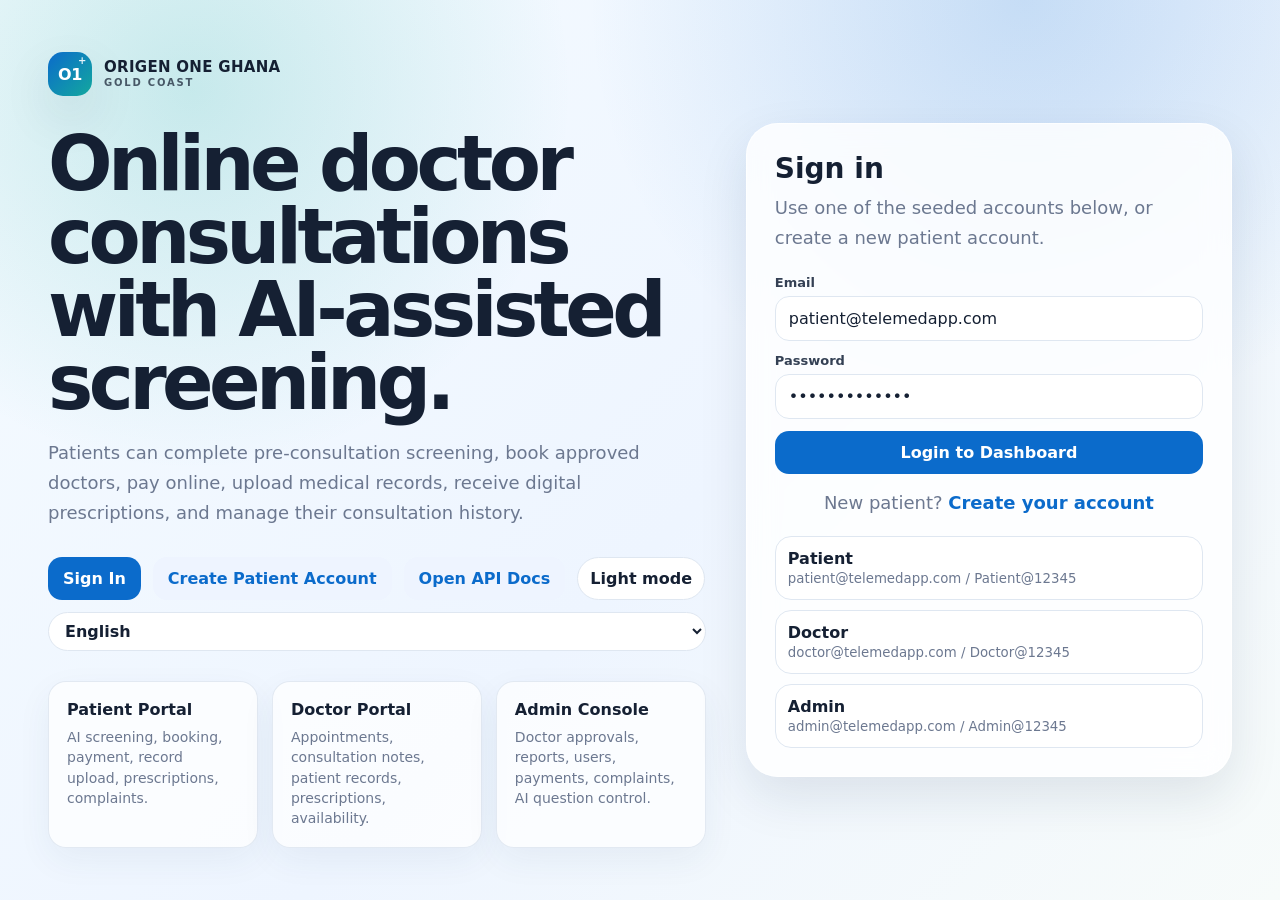
==== frontend/index.html @ 874f439e "Initial commit for Telemedicine System" ====
<!DOCTYPE html>
<html lang="en">
<head>
  <meta charset="UTF-8" />
  <meta name="viewport" content="width=device-width, initial-scale=1.0" />
  <title>ORIGEN ONE GHANA | GOLD COAST Telemedicine</title>
  <link rel="stylesheet" href="styles-v2.css" />
</head>
<body>
  <main class="hero">
    <section>
      <div class="brand-row brand-identity"><div class="logo-mark">O1</div><span><b>ORIGEN ONE GHANA</b><small>GOLD COAST</small></span></div>
      <h1>Online doctor consultations with AI-assisted screening.</h1>
      <p>Patients can complete pre-consultation screening, book approved doctors, pay online, upload medical records, receive digital prescriptions, and manage their consultation history.</p>
      <div class="hero-actions">
        <a class="btn" href="#login">Sign In</a>
        <a class="btn secondary" href="/static/signup.html">Create Patient Account</a>
        <a class="btn secondary" href="/docs" target="_blank">Open API Docs</a>
        <button type="button" class="theme-chip" onclick="togglePublicTheme()"><span data-theme-status>Light mode</span></button>
      </div>
      <div class="feature-grid">
        <div class="feature-tile"><strong>Patient Portal</strong><span>AI screening, booking, payment, record upload, prescriptions, complaints.</span></div>
        <div class="feature-tile"><strong>Doctor Portal</strong><span>Appointments, consultation notes, patient records, prescriptions, availability.</span></div>
        <div class="feature-tile"><strong>Admin Console</strong><span>Doctor approvals, reports, users, payments, complaints, AI question control.</span></div>
      </div>
    </section>

    <section class="login-panel" id="login">
      <h2>Sign in</h2>
      <p class="hint">Use one of the seeded accounts below, or create a new patient account.</p>
      <div id="loginAlert" class="alert" style="display:none"></div>
      <div class="field"><label>Email</label><input id="loginEmail" value="patient@telemedapp.com" /></div>
      <div class="field"><label>Password</label><input id="loginPassword" type="password" value="Patient@12345" /></div>
      <button class="btn block" onclick="login()">Login to Dashboard</button>
      <p class="auth-footer">New patient? <a href="/static/signup.html">Create your account</a></p>
      <div class="demo-accounts">
        <div class="demo-account" onclick="useDemo('patient@telemedapp.com','Patient@12345')"><strong>Patient</strong><small>patient@telemedapp.com / Patient@12345</small></div>
        <div class="demo-account" onclick="useDemo('doctor@telemedapp.com','Doctor@12345')"><strong>Doctor</strong><small>doctor@telemedapp.com / Doctor@12345</small></div>
        <div class="demo-account" onclick="useDemo('admin@telemedapp.com','Admin@12345')"><strong>Admin</strong><small>admin@telemedapp.com / Admin@12345</small></div>
      </div>
    </section>
  </main>
  <script src="app-v2.js"></script>
</body>
</html>
---- frontend/styles-v2.css ----
:root {
  --bg: #f4f7fb;
  --panel: #ffffff;
  --panel-soft: #f8fbff;
  --text: #152033;
  --muted: #6c7890;
  --line: #dfe7f1;
  --brand: #0b6bcb;
  --brand-dark: #0759aa;
  --accent: #13a89e;
  --danger: #d92d20;
  --warning: #f79009;
  --success: #12b76a;
  --shadow: 0 20px 50px rgba(23, 36, 64, 0.10);
  --radius: 22px;
}

* { box-sizing: border-box; }
body {
  margin: 0;
  font-family: Inter, ui-sans-serif, system-ui, -apple-system, BlinkMacSystemFont, "Segoe UI", sans-serif;
  color: var(--text);
  background: var(--bg);
}
a { color: inherit; text-decoration: none; }
button, input, select, textarea { font: inherit; }

.hero {
  min-height: 100vh;
  background:
    radial-gradient(circle at 15% 10%, rgba(19,168,158,.20), transparent 28%),
    radial-gradient(circle at 80% 0%, rgba(11,107,203,.18), transparent 32%),
    linear-gradient(135deg, #f5fbff, #eef5ff 55%, #f7fbfa);
  display: grid;
  grid-template-columns: minmax(0, 1.15fr) minmax(360px, .85fr);
  gap: 40px;
  padding: 48px;
  align-items: center;
}
.brand-row { display: flex; align-items: center; gap: 12px; font-weight: 800; letter-spacing: -.02em; }
.logo-mark {
  width: 44px; height: 44px; border-radius: 15px;
  background: linear-gradient(135deg, var(--brand), var(--accent));
  color: white; display: grid; place-items: center; font-weight: 900;
  box-shadow: var(--shadow);
}
.hero h1 { font-size: clamp(42px, 6vw, 76px); line-height: .96; margin: 32px 0 18px; letter-spacing: -.06em; }
.hero p { color: var(--muted); font-size: 18px; line-height: 1.65; max-width: 740px; }
.hero-actions { display: flex; gap: 12px; flex-wrap: wrap; margin: 30px 0; }
.feature-grid { display: grid; grid-template-columns: repeat(3, minmax(0, 1fr)); gap: 14px; max-width: 850px; }
.feature-tile { background: rgba(255,255,255,.72); border: 1px solid rgba(223,231,241,.9); border-radius: 18px; padding: 18px; box-shadow: 0 12px 35px rgba(31,60,100,.06); }
.feature-tile strong { display: block; margin-bottom: 8px; }
.feature-tile span { color: var(--muted); font-size: 14px; line-height: 1.45; }

.login-panel {
  background: rgba(255,255,255,.82);
  backdrop-filter: blur(14px);
  border: 1px solid rgba(255,255,255,.75);
  border-radius: 32px;
  padding: 28px;
  box-shadow: var(--shadow);
}
.login-panel h2 { margin: 0 0 8px; font-size: 28px; }
.login-panel .hint { margin-bottom: 22px; }
.signup-hero .login-panel { max-width: 720px; width: 100%; justify-self: center; }
.auth-footer { color: var(--muted); text-align: center; margin: 14px 0 0; font-size: 14px; }
.auth-footer a { color: var(--brand); font-weight: 800; }
.auth-footer a:hover { text-decoration: underline; }
.demo-accounts { display: grid; gap: 10px; margin-top: 18px; }
.demo-account { border: 1px solid var(--line); border-radius: 16px; padding: 12px; background: #fff; cursor: pointer; transition: .2s ease; }
.demo-account:hover { transform: translateY(-1px); border-color: rgba(11,107,203,.35); }
.demo-account strong { display: block; }
.demo-account small { color: var(--muted); }

.layout { min-height: 100vh; display: grid; grid-template-columns: 280px minmax(0, 1fr); }
.sidebar {
  background: #0d1b2d;
  color: white;
  padding: 26px 18px;
  position: sticky;
  top: 0;
  height: 100vh;
  overflow-y: auto;
}
.sidebar .brand-row { margin-bottom: 30px; }
.sidebar .logo-mark { box-shadow: none; }
.nav-group-title { color: #8ea1bd; font-size: 12px; text-transform: uppercase; letter-spacing: .12em; margin: 26px 12px 8px; }
.nav-link {
  display: flex; align-items: center; gap: 12px;
  padding: 12px 14px; border-radius: 14px; color: #d8e2f1; cursor: pointer; margin: 4px 0;
}
.nav-link:hover, .nav-link.active { background: rgba(255,255,255,.10); color: #fff; }
.nav-link .icon { width: 26px; text-align: center; }

.content { padding: 28px; min-width: 0; }
.topbar { display: flex; justify-content: space-between; align-items: flex-start; gap: 18px; margin-bottom: 24px; }
.topbar h1 { margin: 0; font-size: clamp(26px, 3vw, 40px); letter-spacing: -.04em; }
.topbar p, .hint { margin: 6px 0 0; color: var(--muted); }
.user-pill { display: flex; align-items: center; gap: 12px; background: white; border: 1px solid var(--line); padding: 10px 14px; border-radius: 999px; box-shadow: 0 10px 30px rgba(12,27,45,.05); white-space: nowrap; }
.avatar { width: 36px; height: 36px; border-radius: 50%; background: linear-gradient(135deg, var(--brand), var(--accent)); color: #fff; display: grid; place-items: center; font-weight: 800; }

.grid { display: grid; gap: 18px; }
.grid.two { grid-template-columns: repeat(2, minmax(0, 1fr)); }
.grid.three { grid-template-columns: repeat(3, minmax(0, 1fr)); }
.grid.four { grid-template-columns: repeat(4, minmax(0, 1fr)); }
.card {
  background: var(--panel);
  border: 1px solid var(--line);
  border-radius: var(--radius);
  padding: 20px;
  box-shadow: 0 12px 35px rgba(23,36,64,.05);
}
.card h2, .card h3 { margin: 0 0 12px; letter-spacing: -.02em; }
.card-head { display: flex; justify-content: space-between; gap: 12px; align-items: flex-start; margin-bottom: 14px; }
.stat { padding: 20px; border-radius: 22px; background: linear-gradient(145deg, #fff, #f6fbff); border: 1px solid var(--line); }
.stat .value { font-size: 34px; font-weight: 850; letter-spacing: -.04em; }
.stat .label { color: var(--muted); font-size: 14px; margin-top: 5px; }
.badge { display: inline-flex; align-items: center; gap: 6px; border-radius: 999px; padding: 5px 10px; font-size: 12px; font-weight: 700; background: #eef6ff; color: var(--brand); }
.badge.success { background: #ecfdf3; color: #027a48; }
.badge.warning { background: #fffaeb; color: #b54708; }
.badge.danger { background: #fef3f2; color: #b42318; }
.badge.dark { background: #ecf0f6; color: #344054; }

.form-grid { display: grid; grid-template-columns: repeat(2, minmax(0, 1fr)); gap: 12px; }
.field { display: grid; gap: 6px; margin-bottom: 12px; }
.field label { color: #344054; font-size: 13px; font-weight: 700; }
input, select, textarea {
  width: 100%;
  border: 1px solid var(--line);
  border-radius: 14px;
  padding: 12px 13px;
  background: white;
  color: var(--text);
  outline: none;
}
input:focus, select:focus, textarea:focus { border-color: rgba(11,107,203,.55); box-shadow: 0 0 0 4px rgba(11,107,203,.08); }
textarea { min-height: 98px; resize: vertical; }
.btn {
  border: none; border-radius: 14px; padding: 12px 15px;
  background: var(--brand); color: white; font-weight: 800; cursor: pointer;
  display: inline-flex; align-items: center; justify-content: center; gap: 8px;
}
.btn:hover { background: var(--brand-dark); }
.btn.secondary { background: #eef4ff; color: var(--brand); }
.btn.ghost { background: transparent; color: var(--brand); border: 1px solid var(--line); }
.btn.danger { background: var(--danger); }
.btn.block { width: 100%; }
.button-row { display: flex; gap: 10px; flex-wrap: wrap; }

.table-wrap { overflow-x: auto; }
table { width: 100%; border-collapse: collapse; }
th, td { text-align: left; padding: 12px; border-bottom: 1px solid var(--line); vertical-align: top; }
th { color: var(--muted); font-size: 12px; text-transform: uppercase; letter-spacing: .08em; }
td { font-size: 14px; }
.empty { padding: 24px; color: var(--muted); text-align: center; background: var(--panel-soft); border-radius: 16px; }
.result-box, pre {
  background: #0d1b2d; color: #e6eef8; border-radius: 16px; padding: 14px; overflow: auto; font-size: 13px; line-height: 1.55;
}
.alert { border-radius: 16px; padding: 14px; border: 1px solid var(--line); background: #fff; color: var(--muted); margin-bottom: 14px; }
.alert.error { border-color: #fda29b; background: #fff5f4; color: #b42318; }
.alert.success { border-color: #abefc6; background: #f0fdf4; color: #027a48; }
.alert.info { border-color: #b2ddff; background: #eff8ff; color: #175cd3; }

.doctor-card { display: grid; gap: 12px; }
.doctor-card .doctor-top { display: flex; gap: 14px; align-items: center; }
.doctor-avatar { width: 56px; height: 56px; border-radius: 18px; display: grid; place-items: center; color: white; font-weight: 900; background: linear-gradient(135deg, var(--brand), var(--accent)); }
.doctor-card h3 { margin: 0; }
.doctor-card p { color: var(--muted); line-height: 1.5; margin: 0; }
.kv { display: grid; grid-template-columns: 120px minmax(0,1fr); gap: 8px; font-size: 14px; }
.kv span:first-child { color: var(--muted); }

.page-section { display: none; }
.page-section.active { display: block; }
.mobile-menu { display: none; }

@media (max-width: 1050px) {
  .hero { grid-template-columns: 1fr; padding: 30px 20px; }
  .layout { grid-template-columns: 1fr; }
  .sidebar { position: fixed; z-index: 20; inset: 0 auto 0 0; width: 280px; transform: translateX(-100%); transition: .25s ease; }
  .sidebar.open { transform: translateX(0); }
  .mobile-menu { display: inline-flex; }
  .grid.two, .grid.three, .grid.four, .feature-grid, .form-grid { grid-template-columns: 1fr; }
  .topbar { flex-direction: column; }
}


.consult-room { min-height: 100vh; padding: 24px; display: grid; gap: 18px; }
.consult-header { display: flex; align-items: flex-start; justify-content: space-between; gap: 18px; }
.consult-header h1 { margin: 8px 0 4px; font-size: clamp(26px, 4vw, 44px); letter-spacing: -.04em; }
.video-stage { display: grid; grid-template-columns: minmax(0, 1fr) 310px; gap: 18px; align-items: stretch; }
.video-card { position: relative; background: #071121; border-radius: 26px; overflow: hidden; min-height: 520px; box-shadow: 0 18px 55px rgba(5, 16, 33, .20); border: 1px solid rgba(255,255,255,.08); }
.video-card video { width: 100%; height: 100%; min-height: inherit; object-fit: cover; background: #071121; display: block; }
.local-video-card { min-height: 260px; }
.video-label { position: absolute; left: 16px; bottom: 16px; background: rgba(7,17,33,.74); color: #fff; padding: 8px 12px; border-radius: 999px; font-weight: 800; font-size: 13px; backdrop-filter: blur(12px); }
.consult-controls { display: flex; align-items: center; justify-content: space-between; gap: 18px; }
.consult-bottom { align-items: start; }
.room-messages { height: 260px; overflow-y: auto; background: var(--panel-soft); border: 1px solid var(--line); border-radius: 16px; padding: 12px; display: grid; align-content: start; gap: 8px; }
.room-message { background: white; border: 1px solid var(--line); border-radius: 14px; padding: 10px 12px; }
.room-message strong { display: block; font-size: 12px; color: var(--brand); margin-bottom: 3px; }
.room-message.system { background: #eff8ff; color: #175cd3; border-color: #b2ddff; }
.chat-input-row { display: grid; grid-template-columns: minmax(0,1fr) auto; gap: 10px; margin-top: 12px; }

@media (max-width: 1050px) {
  .consult-header, .consult-controls { flex-direction: column; }
  .video-stage { grid-template-columns: 1fr; }
  .video-card { min-height: 360px; }
  .local-video-card { min-height: 220px; }
}

/* V3 upgrades: dark mode, chatbot, timeline, analytics */
body.dark-mode {
  --bg: #071121;
  --panel: #0d1b2d;
  --panel-soft: #101f34;
  --text: #eef6ff;
  --muted: #a8b8cf;
  --line: #243550;
  --brand: #58a6ff;
  --brand-dark: #2f81f7;
  --accent: #38d9c8;
  --shadow: 0 20px 50px rgba(0,0,0,.35);
}
body.dark-mode .user-pill,
body.dark-mode .login-panel,
body.dark-mode .demo-account,
body.dark-mode .feature-tile,
body.dark-mode .room-message,
body.dark-mode .stat {
  background: var(--panel);
  border-color: var(--line);
  color: var(--text);
}
body.dark-mode input,
body.dark-mode select,
body.dark-mode textarea {
  background: #0a1628;
  border-color: var(--line);
  color: var(--text);
}
body.dark-mode .sidebar { background: #050b14; }
body.dark-mode .hero { background: radial-gradient(circle at 15% 10%, rgba(56,217,200,.16), transparent 28%), radial-gradient(circle at 80% 0%, rgba(88,166,255,.18), transparent 32%), #071121; }
body.dark-mode .alert { background: var(--panel-soft); color: var(--text); }
body.dark-mode .btn.ghost { color: var(--brand); border-color: var(--line); }
body.dark-mode .btn.secondary { background: #112d4e; color: #dcecff; }
.theme-chip { display:inline-flex; align-items:center; gap:8px; border:1px solid var(--line); border-radius:999px; padding:8px 12px; background:var(--panel); color:var(--text); font-weight:800; cursor:pointer; }
.topbar-actions { display:flex; gap:10px; align-items:center; flex-wrap:wrap; justify-content:flex-end; }
.chatbot-box { height: 380px; overflow-y:auto; display:grid; gap:12px; align-content:start; background:var(--panel-soft); border:1px solid var(--line); border-radius:18px; padding:14px; }
.chat-line { max-width: 92%; border:1px solid var(--line); border-radius:18px; padding:12px; background:var(--panel); }
.chat-line.patient { justify-self:end; background:#eef8ff; }
.chat-line.bot { justify-self:start; }
body.dark-mode .chat-line.patient { background:#112d4e; }
.chat-line strong { display:block; margin-bottom:4px; color:var(--brand); }
.chat-line p { margin:0 0 8px; line-height:1.5; }
.chat-line small { display:block; margin-top:8px; color:var(--muted); }
.timeline-list { display:grid; gap:14px; position:relative; }
.timeline-item { display:grid; grid-template-columns:18px minmax(0,1fr); gap:12px; padding:14px; border:1px solid var(--line); border-radius:18px; background:var(--panel); }
.timeline-dot { width:14px; height:14px; margin-top:3px; border-radius:50%; background:linear-gradient(135deg,var(--brand),var(--accent)); box-shadow:0 0 0 5px rgba(11,107,203,.10); }
.timeline-item p { color:var(--muted); margin:6px 0; line-height:1.45; }
.chart-row { display:grid; grid-template-columns: 160px minmax(0,1fr) 54px; gap:10px; align-items:center; padding:10px 0; border-bottom:1px solid var(--line); }
.chart-row span { color:var(--muted); font-size:13px; }
.chart-row strong { text-align:right; }
.bar { height:12px; background:var(--panel-soft); border:1px solid var(--line); border-radius:999px; overflow:hidden; }
.bar i { display:block; height:100%; background:linear-gradient(90deg,var(--brand),var(--accent)); border-radius:999px; }
.settings-card .kv { margin-bottom:8px; }
@media (max-width: 650px) { .chart-row { grid-template-columns:1fr; } .topbar-actions { justify-content:flex-start; } }

/* Fully activated V3 additions */
.mini-btn { margin-top: 8px; padding: 8px 12px; font-size: 12px; }
.soft-card { background: rgba(255,255,255,0.64); border: 1px solid rgba(90,110,160,0.12); }
body.dark-mode .soft-card { background: rgba(15,23,42,0.70); border-color: rgba(148,163,184,0.16); }
.chat-line.patient { background: rgba(39, 111, 191, 0.08); border-radius: 14px; padding: 10px; margin: 8px 0; }
.chat-line.bot { background: rgba(15, 23, 42, 0.05); border-radius: 14px; padding: 10px; margin: 8px 0; }
body.dark-mode .chat-line.patient { background: rgba(59,130,246,0.14); }
body.dark-mode .chat-line.bot { background: rgba(148,163,184,0.10); }

.brand-identity span { display:flex; flex-direction:column; line-height:1.05; }
.brand-identity b { font-size: 15px; letter-spacing: .02em; }
.brand-identity small { font-size: 10px; font-weight: 800; letter-spacing: .18em; opacity: .72; margin-top: 3px; }
.logo-mark { position: relative; overflow: hidden; }
.logo-mark::after { content: "+"; position: absolute; right: 6px; top: 3px; font-size: 10px; font-weight: 900; opacity: .9; }
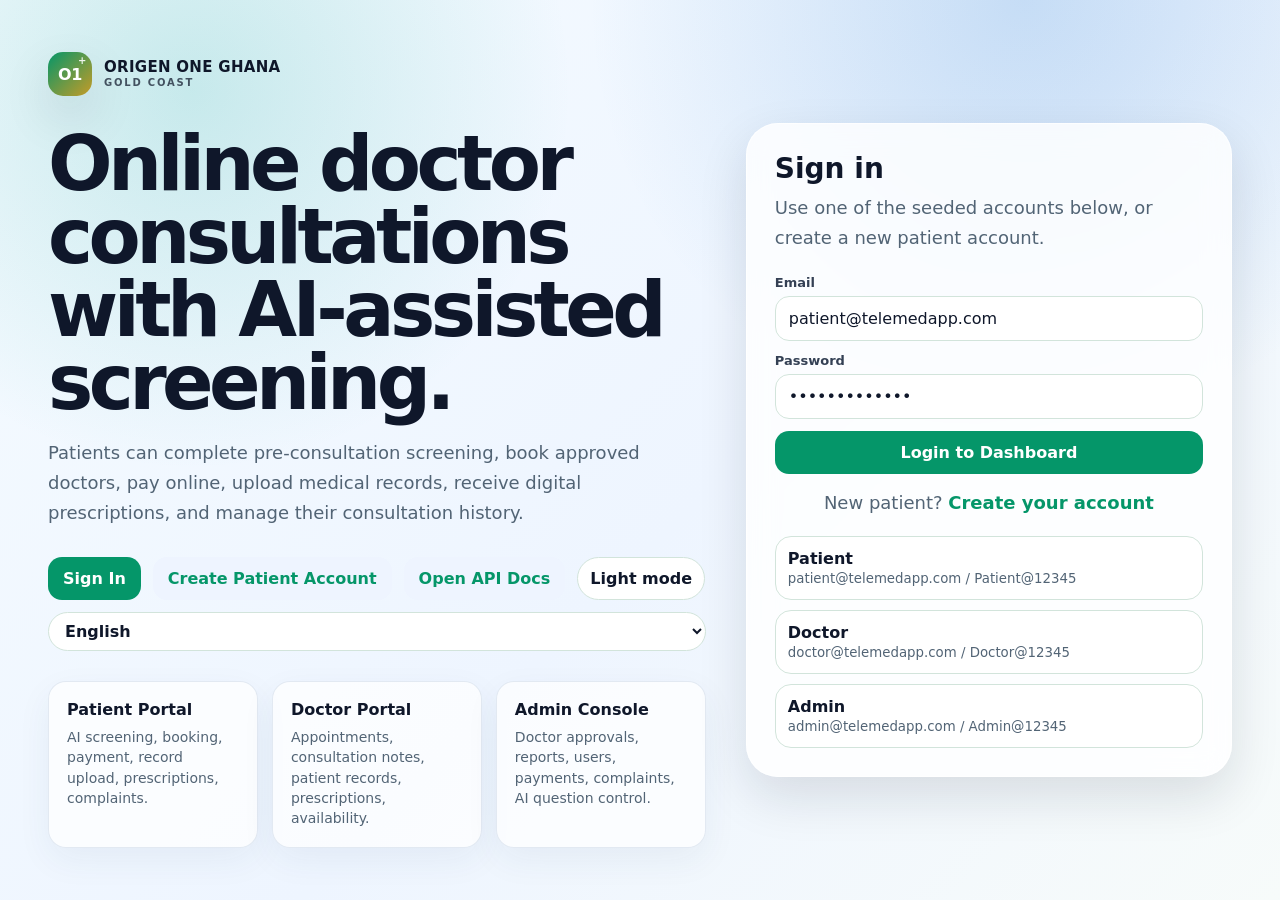
==== commit 23970d1b: "Overhaul AI Chatbot UI, integrate Google Material Symbols, apply Emerald/Midnight/Gold theme, and ad" ====
--- a/frontend/index.html
+++ b/frontend/index.html
@@ -4,6 +4,7 @@
   <meta charset="UTF-8" />
   <meta name="viewport" content="width=device-width, initial-scale=1.0" />
   <title>ORIGEN ONE GHANA | GOLD COAST Telemedicine</title>
+  <link rel="stylesheet" href="https://fonts.googleapis.com/css2?family=Material+Symbols+Outlined:opsz,wght,FILL,GRAD@20..48,100..700,0..1,-50..200" />
   <link rel="stylesheet" href="styles-v2.css" />
 </head>
 <body>
--- a/frontend/styles-v2.css
+++ b/frontend/styles-v2.css
@@ -1,17 +1,49 @@
+@import url('https://fonts.googleapis.com/css2?family=Material+Symbols+Outlined:opsz,wght,FILL,GRAD@20..48,100..700,0..1,-50..200');
+
+.material-symbols-outlined {
+  font-family: 'Material Symbols Outlined';
+  font-weight: normal;
+  font-style: normal;
+  font-size: 20px;
+  line-height: 1;
+  letter-spacing: normal;
+  text-transform: none;
+  display: inline-block;
+  white-space: nowrap;
+  word-wrap: normal;
+  direction: ltr;
+  -webkit-font-smoothing: antialiased;
+  vertical-align: middle;
+}
+.sidebar .nav-link .material-symbols-outlined {
+  font-size: 19px;
+  margin-right: 8px;
+  color: var(--gold-light);
+}
+
 :root {
-  --bg: #f4f7fb;
+  --emerald: #059669;
+  --emerald-dark: #047857;
+  --emerald-light: #10b981;
+  --midnight: #0f172a;
+  --midnight-bg: #090d16;
+  --gold: #c59b27;
+  --gold-dark: #9e7919;
+  --gold-light: #d4af37;
+
+  --bg: #f4f8f5;
   --panel: #ffffff;
-  --panel-soft: #f8fbff;
-  --text: #152033;
-  --muted: #6c7890;
-  --line: #dfe7f1;
-  --brand: #0b6bcb;
-  --brand-dark: #0759aa;
-  --accent: #13a89e;
+  --panel-soft: #f0f7f3;
+  --text: #0f172a;
+  --muted: #526475;
+  --line: #d2e4db;
+  --brand: var(--emerald);
+  --brand-dark: var(--emerald-dark);
+  --accent: var(--gold);
   --danger: #d92d20;
-  --warning: #f79009;
-  --success: #12b76a;
-  --shadow: 0 20px 50px rgba(23, 36, 64, 0.10);
+  --warning: var(--gold);
+  --success: var(--emerald-light);
+  --shadow: 0 20px 50px rgba(15, 23, 42, 0.12);
   --radius: 22px;
 }
 
@@ -209,16 +241,16 @@
 
 /* V3 upgrades: dark mode, chatbot, timeline, analytics */
 body.dark-mode {
-  --bg: #071121;
-  --panel: #0d1b2d;
-  --panel-soft: #101f34;
-  --text: #eef6ff;
-  --muted: #a8b8cf;
-  --line: #243550;
-  --brand: #58a6ff;
-  --brand-dark: #2f81f7;
-  --accent: #38d9c8;
-  --shadow: 0 20px 50px rgba(0,0,0,.35);
+  --bg: #090d16;
+  --panel: #0f172a;
+  --panel-soft: #142138;
+  --text: #f1f5f9;
+  --muted: #94a3b8;
+  --line: #1e2e48;
+  --brand: #10b981;
+  --brand-dark: #059669;
+  --accent: #d4af37;
+  --shadow: 0 20px 50px rgba(0,0,0,.45);
 }
 body.dark-mode .user-pill,
 body.dark-mode .login-panel,
@@ -278,3 +310,631 @@
 .brand-identity small { font-size: 10px; font-weight: 800; letter-spacing: .18em; opacity: .72; margin-top: 3px; }
 .logo-mark { position: relative; overflow: hidden; }
 .logo-mark::after { content: "+"; position: absolute; right: 6px; top: 3px; font-size: 10px; font-weight: 900; opacity: .9; }
+
+/* ==========================================================================
+   ORIGEN AI Chatbot & Global Widget Upgrades
+   ========================================================================== */
+.chatbot-layout-grid {
+  display: grid;
+  grid-template-columns: minmax(0, 1fr) 320px;
+  gap: 20px;
+}
+@media (max-width: 1024px) {
+  .chatbot-layout-grid {
+    grid-template-columns: 1fr;
+  }
+}
+
+.chatbot-card-main {
+  display: flex;
+  flex-direction: column;
+  background: var(--panel);
+  border: 1px solid var(--line);
+  border-radius: 20px;
+  box-shadow: 0 10px 30px rgba(0,0,0,0.05);
+  overflow: hidden;
+  padding: 20px;
+}
+
+.chatbot-header-bar {
+  display: flex;
+  justify-content: space-between;
+  align-items: center;
+  padding-bottom: 14px;
+  border-bottom: 1px solid var(--line);
+  margin-bottom: 14px;
+  flex-wrap: wrap;
+  gap: 10px;
+}
+
+.ai-status-badge {
+  display: flex;
+  align-items: center;
+  gap: 12px;
+}
+
+.pulse-dot {
+  width: 12px;
+  height: 12px;
+  border-radius: 50%;
+  position: relative;
+}
+.pulse-dot.green {
+  background: #10b981;
+  box-shadow: 0 0 0 0 rgba(16, 185, 129, 0.4);
+  animation: pulse-ring 2s infinite;
+}
+@keyframes pulse-ring {
+  0% { box-shadow: 0 0 0 0 rgba(16, 185, 129, 0.5); }
+  70% { box-shadow: 0 0 0 8px rgba(16, 185, 129, 0); }
+  100% { box-shadow: 0 0 0 0 rgba(16, 185, 129, 0); }
+}
+
+.ai-title {
+  display: block;
+  font-size: 16px;
+  font-weight: 700;
+  color: var(--text);
+}
+.ai-sub {
+  display: block;
+  font-size: 12px;
+  color: var(--muted);
+}
+
+.chatbot-actions-bar {
+  display: flex;
+  gap: 8px;
+}
+
+/* Prompt Chips */
+.prompt-suggestions-container {
+  display: flex;
+  align-items: center;
+  gap: 10px;
+  margin-bottom: 14px;
+  overflow-x: auto;
+  padding-bottom: 4px;
+}
+.prompt-label {
+  font-size: 12px;
+  font-weight: 700;
+  color: var(--muted);
+  white-space: nowrap;
+}
+.prompt-chips {
+  display: flex;
+  gap: 8px;
+  flex-wrap: nowrap;
+}
+.prompt-chip {
+  background: var(--panel-soft);
+  border: 1px solid var(--line);
+  border-radius: 999px;
+  padding: 6px 14px;
+  font-size: 12px;
+  font-weight: 600;
+  color: var(--text);
+  cursor: pointer;
+  white-space: nowrap;
+  transition: all 0.2s ease;
+  display: inline-flex;
+  align-items: center;
+  gap: 4px;
+}
+.prompt-chip:hover {
+  background: var(--brand);
+  color: #ffffff;
+  border-color: var(--brand);
+  transform: translateY(-1px);
+  box-shadow: 0 4px 12px rgba(37, 99, 235, 0.2);
+}
+
+/* Chatbox Thread */
+.chatbot-box {
+  height: 420px;
+  overflow-y: auto;
+  display: flex;
+  flex-direction: column;
+  gap: 14px;
+  background: var(--panel-soft);
+  border: 1px solid var(--line);
+  border-radius: 16px;
+  padding: 16px;
+  scroll-behavior: smooth;
+}
+
+.chat-line {
+  display: flex;
+  gap: 12px;
+  max-width: 88%;
+  align-items: flex-start;
+  animation: fadeInMsg 0.3s ease;
+}
+@keyframes fadeInMsg {
+  from { opacity: 0; transform: translateY(6px); }
+  to { opacity: 1; transform: translateY(0); }
+}
+
+.chat-line.patient {
+  align-self: flex-end;
+  flex-direction: row-reverse;
+}
+.chat-line.bot {
+  align-self: flex-start;
+}
+
+.chat-avatar {
+  width: 36px;
+  height: 36px;
+  border-radius: 50%;
+  display: flex;
+  align-items: center;
+  justify-content: center;
+  font-size: 18px;
+  flex-shrink: 0;
+  box-shadow: 0 2px 8px rgba(0,0,0,0.1);
+}
+.bot-avatar {
+  background: linear-gradient(135deg, var(--emerald), var(--emerald-dark));
+  color: #fff;
+}
+.patient-avatar {
+  background: linear-gradient(135deg, var(--gold), var(--gold-dark));
+  color: #fff;
+}
+
+.chat-content {
+  background: var(--panel);
+  border: 1px solid var(--line);
+  border-radius: 16px;
+  padding: 12px 16px;
+  box-shadow: 0 2px 8px rgba(0,0,0,0.03);
+  position: relative;
+  line-height: 1.5;
+  color: var(--text);
+}
+.chat-line.patient .chat-content {
+  background: #ecfdf5;
+  color: var(--text);
+  border: 1px solid rgba(5, 150, 105, 0.25);
+  border-top-right-radius: 4px;
+}
+body.dark-mode .chat-line.patient .chat-content {
+  background: rgba(16, 185, 129, 0.16);
+  border-color: rgba(16, 185, 129, 0.3);
+  color: var(--text);
+}
+.chat-line.bot .chat-content {
+  border-top-left-radius: 4px;
+}
+.chat-line.patient .chat-sender {
+  color: var(--brand);
+}
+.chat-line.patient .chat-time {
+  color: var(--muted);
+}
+
+.chat-sender {
+  font-size: 11px;
+  font-weight: 700;
+  color: var(--brand);
+  margin-bottom: 4px;
+  display: flex;
+  justify-content: space-between;
+  gap: 12px;
+}
+.chat-time {
+  font-weight: 400;
+  color: var(--muted);
+}
+.chat-disclaimer {
+  font-size: 11px;
+  color: var(--muted);
+  margin-top: 8px;
+  padding-top: 6px;
+  border-top: 1px dashed var(--line);
+}
+
+.chat-meta-tags {
+  display: flex;
+  flex-wrap: wrap;
+  gap: 8px;
+  margin-top: 10px;
+  align-items: center;
+}
+.risk-tag {
+  display: inline-flex;
+  align-items: center;
+  padding: 3px 8px;
+  border-radius: 6px;
+  font-size: 11px;
+  font-weight: 700;
+  text-transform: uppercase;
+}
+.risk-tag.low { background: rgba(18, 183, 106, 0.15); color: var(--success); }
+.risk-tag.moderate { background: rgba(247, 144, 9, 0.15); color: var(--warning); }
+.risk-tag.high { background: rgba(217, 45, 32, 0.15); color: var(--danger); }
+.risk-tag.emergency { background: var(--danger); color: #ffffff; animation: blink-emerg 1s infinite; }
+@keyframes blink-emerg { 50% { opacity: 0.7; } }
+
+.book-spec-btn {
+  display: inline-flex;
+  align-items: center;
+  gap: 6px;
+  background: var(--brand);
+  color: #fff;
+  border: none;
+  border-radius: 8px;
+  padding: 6px 12px;
+  font-size: 12px;
+  font-weight: 700;
+  cursor: pointer;
+  transition: all 0.2s ease;
+  margin-top: 8px;
+}
+.book-spec-btn:hover {
+  background: var(--brand-dark);
+  transform: translateY(-1px);
+  box-shadow: 0 4px 12px rgba(11, 107, 203, 0.3);
+}
+
+.book-spec-btn:hover {
+  background: #1d4ed8;
+  transform: translateY(-1px);
+  box-shadow: 0 4px 12px rgba(37, 99, 235, 0.3);
+}
+
+.speak-reply-btn {
+  background: transparent;
+  border: 1px solid var(--line);
+  border-radius: 6px;
+  padding: 2px 6px;
+  font-size: 11px;
+  cursor: pointer;
+  color: var(--muted);
+}
+.speak-reply-btn:hover {
+  color: var(--brand);
+  border-color: var(--brand);
+}
+
+/* Typing indicator */
+.chatbot-typing-indicator {
+  display: flex;
+  align-items: center;
+  gap: 10px;
+  padding: 8px 12px;
+  margin-top: 4px;
+}
+.typing-dots {
+  display: flex;
+  gap: 4px;
+}
+.typing-dots span {
+  width: 7px;
+  height: 7px;
+  border-radius: 50%;
+  background: var(--brand);
+  animation: bounce-dot 1.4s infinite ease-in-out both;
+}
+.typing-dots span:nth-child(1) { animation-delay: -0.32s; }
+.typing-dots span:nth-child(2) { animation-delay: -0.16s; }
+@keyframes bounce-dot {
+  0%, 80%, 100% { transform: scale(0); }
+  40% { transform: scale(1); }
+}
+.typing-text {
+  font-size: 12px;
+  color: var(--muted);
+  font-style: italic;
+}
+
+/* Input row */
+.chat-input-wrapper {
+  margin-top: 14px;
+}
+.chat-input-row {
+  display: flex;
+  gap: 8px;
+  align-items: center;
+  background: var(--panel);
+  border: 1px solid var(--line);
+  border-radius: 999px;
+  padding: 6px 6px 6px 18px;
+  box-shadow: 0 4px 12px rgba(0,0,0,0.03);
+}
+.chat-input-row input {
+  flex: 1;
+  border: none;
+  background: transparent;
+  padding: 8px 0;
+  font-size: 14px;
+  color: var(--text);
+  outline: none;
+}
+.btn-mic {
+  background: var(--panel-soft);
+  border: 1px solid var(--line);
+  border-radius: 50%;
+  width: 36px;
+  height: 36px;
+  display: flex;
+  align-items: center;
+  justify-content: center;
+  font-size: 16px;
+  cursor: pointer;
+  transition: all 0.2s ease;
+}
+.btn-mic:hover {
+  background: var(--brand);
+  color: #fff;
+  border-color: var(--brand);
+}
+.btn-send {
+  border-radius: 999px !important;
+  padding: 8px 18px !important;
+  display: inline-flex;
+  align-items: center;
+  gap: 6px;
+}
+
+/* Side card specs */
+.chatbot-side-card {
+  display: flex;
+  flex-direction: column;
+  justify-content: space-between;
+}
+.side-subhead {
+  font-size: 13px;
+  font-weight: 700;
+  color: var(--muted);
+  text-transform: uppercase;
+  margin: 14px 0 10px;
+}
+.specialty-pills-grid {
+  display: flex;
+  flex-direction: column;
+  gap: 8px;
+}
+.spec-pill {
+  background: var(--panel-soft);
+  border: 1px solid var(--line);
+  border-radius: 10px;
+  padding: 10px 14px;
+  font-size: 13px;
+  font-weight: 600;
+  color: var(--text);
+  cursor: pointer;
+  transition: all 0.2s ease;
+  display: flex;
+  align-items: center;
+  justify-content: space-between;
+}
+.spec-pill:hover {
+  background: rgba(37, 99, 235, 0.08);
+  border-color: var(--brand);
+  color: var(--brand);
+  transform: translateX(3px);
+}
+.spec-pill.emergency {
+  border-color: rgba(239, 68, 68, 0.3);
+}
+.spec-pill.emergency:hover {
+  background: rgba(239, 68, 68, 0.1);
+  color: #ef4444;
+  border-color: #ef4444;
+}
+
+/* ==========================================================================
+   Global Floating Chatbot Widget
+   ========================================================================== */
+.global-chatbot-widget {
+  position: fixed;
+  bottom: 28px;
+  right: 28px;
+  z-index: 9999;
+  display: flex;
+  flex-direction: column;
+  align-items: flex-end;
+}
+
+.global-chatbot-trigger {
+  background: linear-gradient(135deg, var(--brand), var(--accent));
+  color: #ffffff;
+  border: 1px solid rgba(212, 175, 55, 0.3);
+  border-radius: 999px;
+  padding: 12px 20px;
+  display: flex;
+  align-items: center;
+  gap: 10px;
+  font-size: 14px;
+  font-weight: 700;
+  cursor: pointer;
+  box-shadow: 0 10px 25px rgba(5, 150, 105, 0.35);
+  transition: all 0.3s cubic-bezier(0.175, 0.885, 0.32, 1.275);
+}
+.global-chatbot-trigger:hover {
+  transform: scale(1.05) translateY(-2px);
+  box-shadow: 0 14px 30px rgba(5, 150, 105, 0.5);
+}
+.bot-icon {
+  font-size: 20px;
+}
+
+.global-chatbot-drawer {
+  width: 360px;
+  height: 480px;
+  background: var(--panel);
+  border: 1px solid var(--line);
+  border-radius: 20px;
+  box-shadow: 0 20px 50px rgba(0, 0, 0, 0.25);
+  margin-bottom: 14px;
+  display: flex;
+  flex-direction: column;
+  overflow: hidden;
+  animation: slideUpDrawer 0.3s cubic-bezier(0.175, 0.885, 0.32, 1.275);
+}
+@keyframes slideUpDrawer {
+  from { opacity: 0; transform: translateY(20px) scale(0.95); }
+  to { opacity: 1; transform: translateY(0) scale(1); }
+}
+
+.drawer-header {
+  background: var(--panel-soft);
+  padding: 14px 18px;
+  display: flex;
+  justify-content: space-between;
+  align-items: center;
+  border-bottom: 1px solid var(--line);
+}
+.drawer-title {
+  display: flex;
+  align-items: center;
+  gap: 8px;
+  font-size: 14px;
+}
+.drawer-btn {
+  background: transparent;
+  border: none;
+  font-size: 16px;
+  cursor: pointer;
+  color: var(--muted);
+  padding: 4px;
+}
+.drawer-btn:hover { color: var(--text); }
+
+.drawer-body {
+  flex: 1;
+  padding: 14px;
+  overflow-y: auto;
+  display: flex;
+  flex-direction: column;
+  gap: 10px;
+  background: var(--panel-soft);
+}
+
+.drawer-typing {
+  padding: 6px 14px;
+  font-size: 11px;
+  color: var(--muted);
+  display: flex;
+  align-items: center;
+  gap: 6px;
+}
+
+.drawer-input-row {
+  padding: 10px 14px;
+  background: var(--panel);
+  border-top: 1px solid var(--line);
+  display: flex;
+  gap: 8px;
+  align-items: center;
+}
+.drawer-input-row input {
+  flex: 1;
+  border: 1px solid var(--line);
+  border-radius: 999px;
+  padding: 8px 14px;
+  font-size: 13px;
+  background: var(--panel-soft);
+  color: var(--text);
+  outline: none;
+}
+.btn-mic-sm, .btn-send-sm {
+  background: var(--brand);
+  color: #fff;
+  border: none;
+  border-radius: 50%;
+  width: 32px;
+  height: 32px;
+  display: flex;
+  align-items: center;
+  justify-content: center;
+  font-size: 13px;
+  cursor: pointer;
+}
+.btn-mic-sm { background: var(--panel-soft); color: var(--text); border: 1px solid var(--line); }
+.btn-mic-sm:hover { background: var(--brand); color: #fff; }
+
+/* ==========================================================================
+   Admin Modal Popup Styles
+   ========================================================================== */
+.modal-overlay {
+  position: fixed;
+  top: 0;
+  left: 0;
+  right: 0;
+  bottom: 0;
+  background: rgba(9, 13, 22, 0.65);
+  backdrop-filter: blur(6px);
+  z-index: 10000;
+  display: flex;
+  align-items: center;
+  justify-content: center;
+  padding: 20px;
+  animation: fadeInModal 0.25s ease-out;
+}
+@keyframes fadeInModal {
+  from { opacity: 0; }
+  to { opacity: 1; }
+}
+
+.modal-card {
+  background: var(--panel);
+  border: 1px solid var(--line);
+  border-radius: 20px;
+  box-shadow: var(--shadow);
+  width: 100%;
+  max-width: 520px;
+  display: flex;
+  flex-direction: column;
+  overflow: hidden;
+  animation: scaleInModal 0.25s ease-out;
+}
+@keyframes scaleInModal {
+  from { transform: scale(0.95) translateY(10px); }
+  to { transform: scale(1) translateY(0); }
+}
+
+.modal-header {
+  padding: 16px 22px;
+  background: var(--panel-soft);
+  border-bottom: 1px solid var(--line);
+  display: flex;
+  align-items: center;
+  justify-content: space-between;
+}
+.modal-header h2 {
+  font-size: 17px;
+  margin: 0;
+  display: flex;
+  align-items: center;
+  gap: 8px;
+}
+.modal-close-btn {
+  background: transparent;
+  border: none;
+  font-size: 18px;
+  color: var(--muted);
+  cursor: pointer;
+  padding: 4px;
+}
+.modal-close-btn:hover { color: var(--text); }
+
+.modal-body {
+  padding: 22px;
+  overflow-y: auto;
+  max-height: 70vh;
+}
+
+.modal-footer {
+  padding: 14px 22px;
+  background: var(--panel-soft);
+  border-top: 1px solid var(--line);
+  display: flex;
+  gap: 10px;
+  justify-content: flex-end;
+}
+
+
